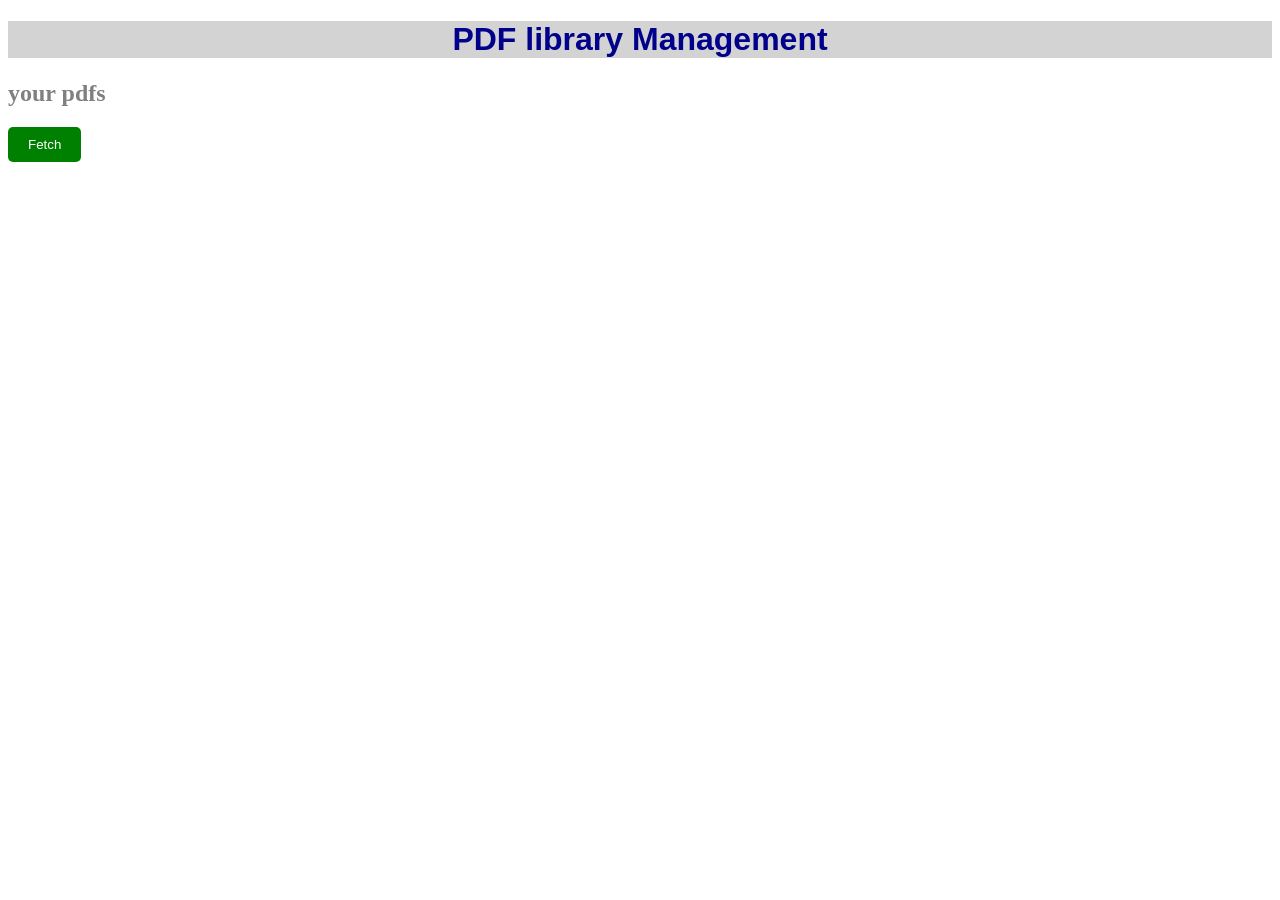
==== index.html @ 809c3515 "first commit" ====
<!DOCTYPE html>
<html lang="en">
<head>
    <meta charset="UTF-8">
    <meta name="viewport" content="width=device-width, initial-scale=1.0">
    <title>PDF Library Management</title>
    <link rel="stylesheet" href="style.css">
    <script src="app.js" defer></script>
</head>
<body>
    <h1 class="heading">PDF library Management</h1>
    <h2 class="subheading">your pdfs</h2>
    <!-- the pdfs will be dispayed here once the fetch button is clicked -->
    <div id="library"></div>
    
    <button id="fetch_btn" class="button_fetch">Fetch</button>
    
</body>
</html>
---- style.css ----
h1{
    color: blue;
    font-size: 2em;
    background-color: lightgray;
}
.heading{
    text-align: center;
    font-family: Arial, sans-serif;
    color: darkblue;
}
.subheading{
    font-size: 1.5em;
    color: gray;
    margin-top: 10px;
}
.heading:hover{
    color: darkred;
}
.button_fetch{
    background-color: green;
    color: white;
    padding: 10px 20px;
    border: none;
    border-radius: 5px;
    cursor: pointer;
}
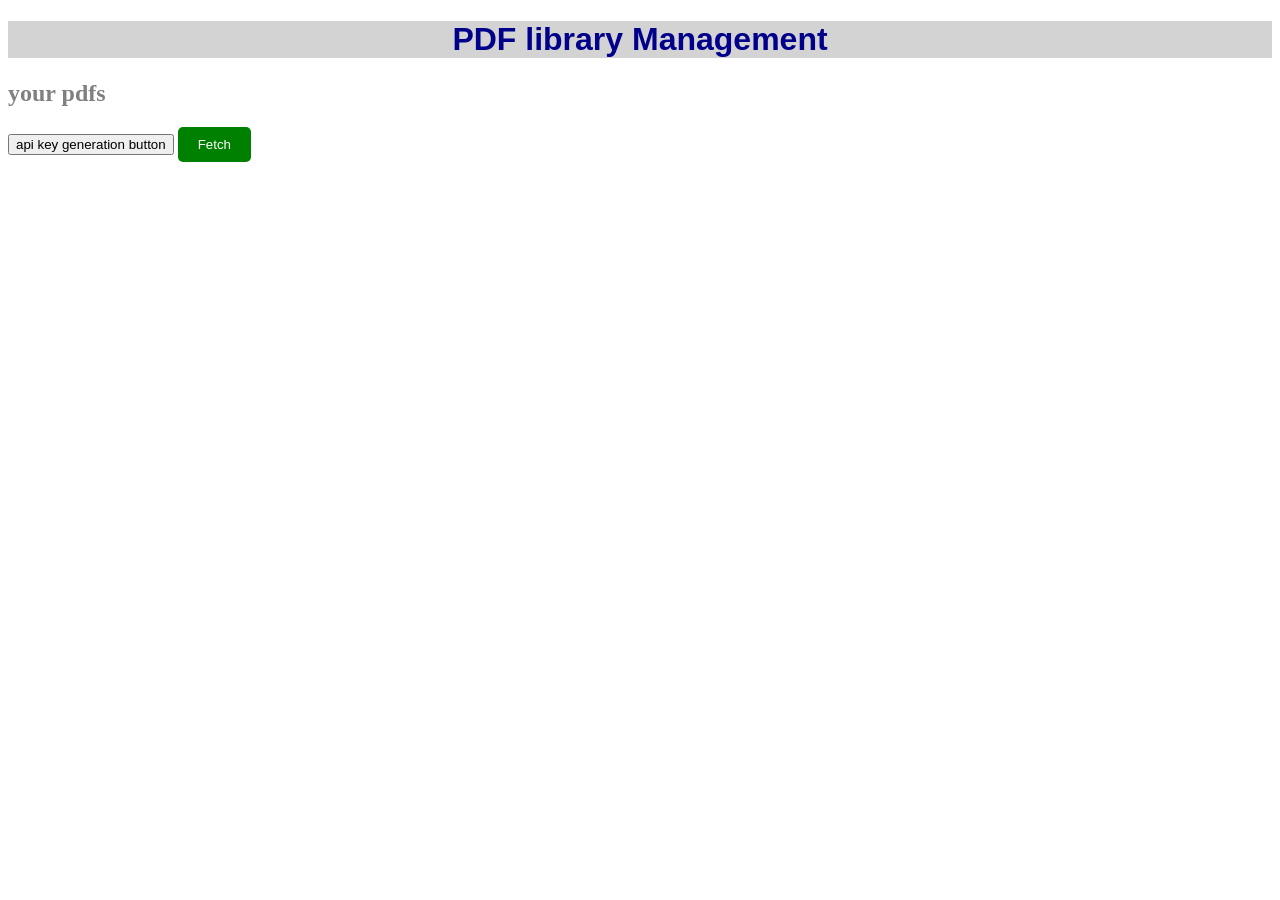
==== commit 40fc77a1: "basic api flow understood" ====
--- a/index.html
+++ b/index.html
@@ -12,7 +12,7 @@
     <h2 class="subheading">your pdfs</h2>
     <!-- the pdfs will be dispayed here once the fetch button is clicked -->
     <div id="library"></div>
-    
+    <button id="api_btn">api key generation button</button>
     <button id="fetch_btn" class="button_fetch">Fetch</button>
     
 </body>
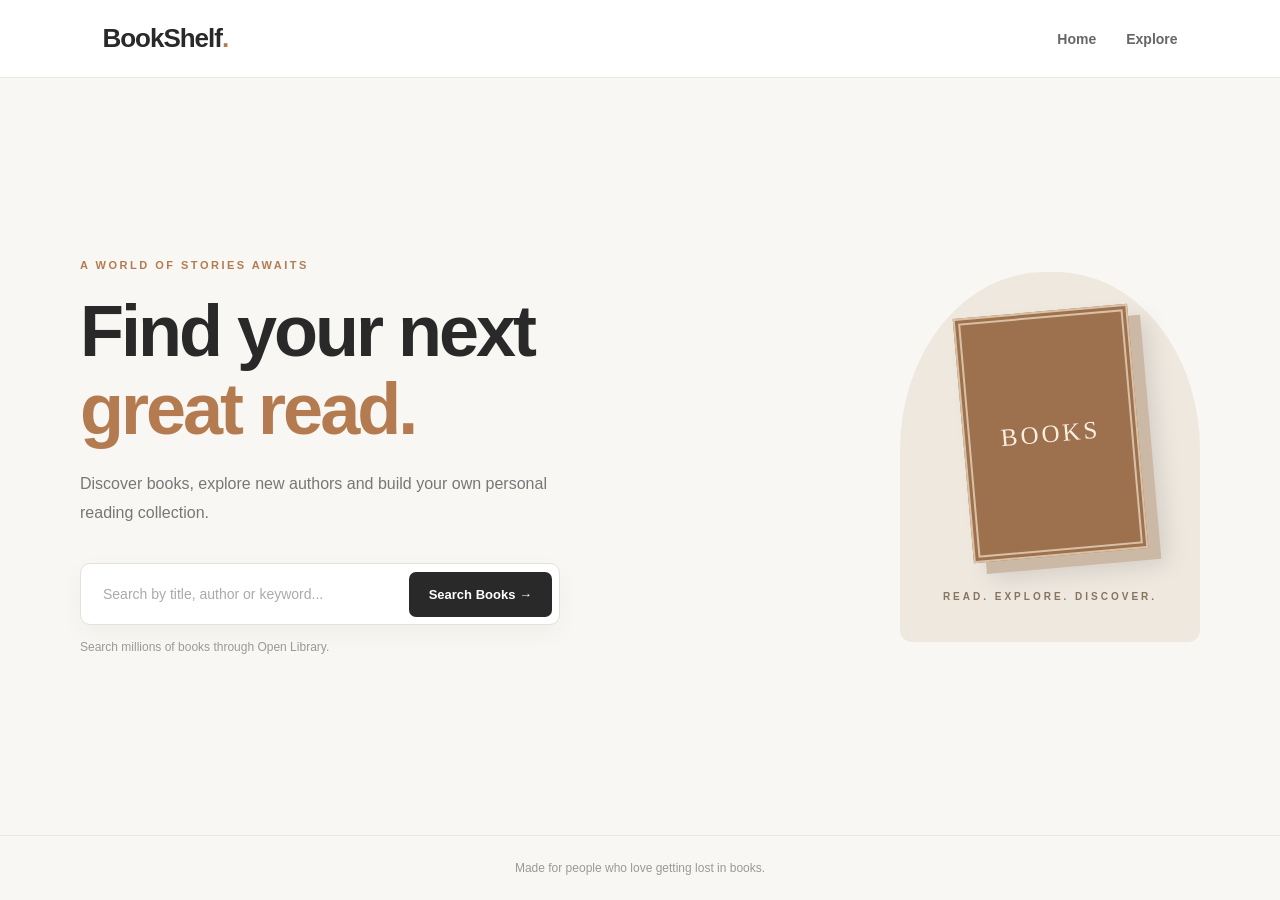
==== commit 27a5c55e: "making the library portion" ====
--- a/index.html
+++ b/index.html
@@ -1,19 +1,77 @@
+
 <!DOCTYPE html>
 <html lang="en">
 <head>
     <meta charset="UTF-8">
     <meta name="viewport" content="width=device-width, initial-scale=1.0">
-    <title>PDF Library Management</title>
-    <link rel="stylesheet" href="style.css">
-    <script src="app.js" defer></script>
+
+    <title>BookShelf - Discover Books</title>
+
+    <link rel="stylesheet" href="/css/style.css">
+    <script src="/js/app.js" defer></script>
 </head>
+
 <body>
-    <h1 class="heading">PDF library Management</h1>
-    <h2 class="subheading">your pdfs</h2>
-    <!-- the pdfs will be dispayed here once the fetch button is clicked -->
-    <div id="library"></div>
-    <button id="api_btn">api key generation button</button>
-    <button id="fetch_btn" class="button_fetch">Fetch</button>
-    
+
+    <header class="top-header">
+        <a href="index.html" class="logo">BookShelf<span>.</span></a>
+
+        <nav>
+            <a href="index.html">Home</a>
+            <a href="results.html">Explore</a>
+        </nav>
+    </header>
+
+    <main class="hero">
+
+        <div class="hero-content">
+
+            <p class="eyebrow">A WORLD OF STORIES AWAITS</p>
+
+            <h1>
+                Find your next<br>
+                <span>great read.</span>
+            </h1>
+
+            <p class="hero-description">
+                Discover books, explore new authors and build
+                your own personal reading collection.
+            </p>
+
+            <div id="search_bar">
+                <form id="search_form" action="">
+
+                    <input
+                        id="search_inp"
+                        class="search_input"
+                        type="text"
+                        placeholder="Search by title, author or keyword..."
+                        required
+                    >
+
+                    <button type="submit" class="search_btn">
+                        Search Books →
+                    </button>
+
+                </form>
+            </div>
+
+            <p class="search-hint">
+                Search millions of books through Open Library.
+            </p>
+
+        </div>
+
+        <div class="hero-decoration">
+            <div class="book-illustration">BOOKS</div>
+            <span class="decoration-text">READ. EXPLORE. DISCOVER.</span>
+        </div>
+
+    </main>
+
+    <footer>
+        <p>Made for people who love getting lost in books.</p>
+    </footer>
+
 </body>
-</html>+</html>
--- a/css/style.css
+++ b/css/style.css
@@ -0,0 +1,255 @@
+/* Reset */
+* {
+  margin: 0;
+  padding: 0;
+  box-sizing: border-box;
+}
+
+body {
+  font-family: Arial, sans-serif;
+  background: #f8f7f4;
+  color: #292929;
+  min-height: 100vh;
+  display: flex;
+  flex-direction: column;
+}
+
+/* Header */
+.top-header {
+  height: 78px;
+  padding: 0 8%;
+  display: flex;
+  justify-content: space-between;
+  align-items: center;
+  background: #ffffff;
+  border-bottom: 1px solid #eae8e3;
+}
+
+.logo {
+  font-size: 26px;
+  font-weight: 800;
+  letter-spacing: -1px;
+  color: #292929;
+  text-decoration: none;
+}
+
+.logo span {
+  color: #b47b51;
+}
+
+nav {
+  display: flex;
+  gap: 30px;
+}
+
+nav a {
+  text-decoration: none;
+  color: #666;
+  font-size: 14px;
+  font-weight: 600;
+  transition: color 0.2s;
+}
+
+nav a:hover {
+  color: #b47b51;
+}
+
+/* Hero section */
+.hero {
+  flex: 1;
+  max-width: 1200px;
+  width: 100%;
+  margin: auto;
+  padding: 80px 40px;
+  display: flex;
+  align-items: center;
+  justify-content: space-between;
+  gap: 50px;
+}
+
+.hero-content {
+  max-width: 620px;
+}
+
+.eyebrow {
+  color: #b47b51;
+  font-size: 11px;
+  font-weight: 700;
+  letter-spacing: 2.5px;
+  margin-bottom: 22px;
+}
+
+.hero h1 {
+  font-size: clamp(45px, 6vw, 72px);
+  line-height: 1.08;
+  letter-spacing: -3px;
+  margin-bottom: 22px;
+}
+
+.hero h1 span {
+  color: #b47b51;
+}
+
+.hero-description {
+  color: #777;
+  font-size: 16px;
+  line-height: 1.8;
+  max-width: 480px;
+  margin-bottom: 35px;
+}
+
+/* Search form */
+#search_bar {
+  width: 100%;
+}
+
+#search_form {
+  display: flex;
+  align-items: center;
+  background: #ffffff;
+  padding: 7px;
+  border: 1px solid #e5e1da;
+  border-radius: 10px;
+  box-shadow: 0 8px 25px rgba(0, 0, 0, 0.04);
+}
+
+.search_input {
+  flex: 1;
+  min-width: 0;
+  padding: 15px;
+  border: none;
+  outline: none;
+  background: transparent;
+  font-size: 14px;
+  color: #292929;
+}
+
+.search_input::placeholder {
+  color: #aaa;
+}
+
+.search_btn {
+  padding: 15px 20px;
+  border: none;
+  border-radius: 7px;
+  background: #292929;
+  color: #ffffff;
+  font-size: 13px;
+  font-weight: 600;
+  cursor: pointer;
+  transition: background 0.25s;
+}
+
+.search_btn:hover {
+  background: #a66e44;
+}
+
+.search-hint {
+  color: #999;
+  font-size: 12px;
+  margin-top: 15px;
+}
+
+/* Decorative book */
+.hero-decoration {
+  width: 300px;
+  height: 370px;
+  flex-shrink: 0;
+  display: flex;
+  flex-direction: column;
+  justify-content: center;
+  align-items: center;
+  background: #eee8df;
+  border-radius: 48% 48% 12px 12px;
+  position: relative;
+}
+
+.book-illustration {
+  width: 175px;
+  height: 245px;
+  background: #9d704e;
+  color: #f8eee0;
+  border: 7px double #d9c1a5;
+  box-shadow:
+    12px 12px 0 #cbb9a5,
+    17px 17px 25px rgba(0, 0, 0, 0.12);
+  display: flex;
+  justify-content: center;
+  align-items: center;
+  font-family: Georgia, serif;
+  font-size: 25px;
+  letter-spacing: 3px;
+  transform: rotate(-5deg);
+}
+
+.decoration-text {
+  margin-top: 35px;
+  font-size: 10px;
+  letter-spacing: 3px;
+  color: #89745e;
+  font-weight: 700;
+}
+
+/* Footer */
+footer {
+  text-align: center;
+  padding: 25px;
+  border-top: 1px solid #eae8e3;
+  color: #999;
+  font-size: 12px;
+}
+
+/* Responsive */
+@media (max-width: 800px) {
+  .hero {
+    justify-content: center;
+    text-align: center;
+    padding: 65px 25px;
+  }
+
+  .hero-content {
+    max-width: 600px;
+  }
+
+  .hero-description {
+    margin-left: auto;
+    margin-right: auto;
+  }
+
+  .hero-decoration {
+    display: none;
+  }
+}
+
+@media (max-width: 500px) {
+  .top-header {
+    height: 65px;
+    padding: 0 20px;
+  }
+
+  nav {
+    gap: 15px;
+  }
+
+  .hero {
+    padding: 55px 18px;
+  }
+
+  .hero h1 {
+    letter-spacing: -2px;
+  }
+
+  #search_form {
+    flex-direction: column;
+    gap: 8px;
+    padding: 10px;
+  }
+
+  .search_input {
+    width: 100%;
+  }
+
+  .search_btn {
+    width: 100%;
+  }
+}
